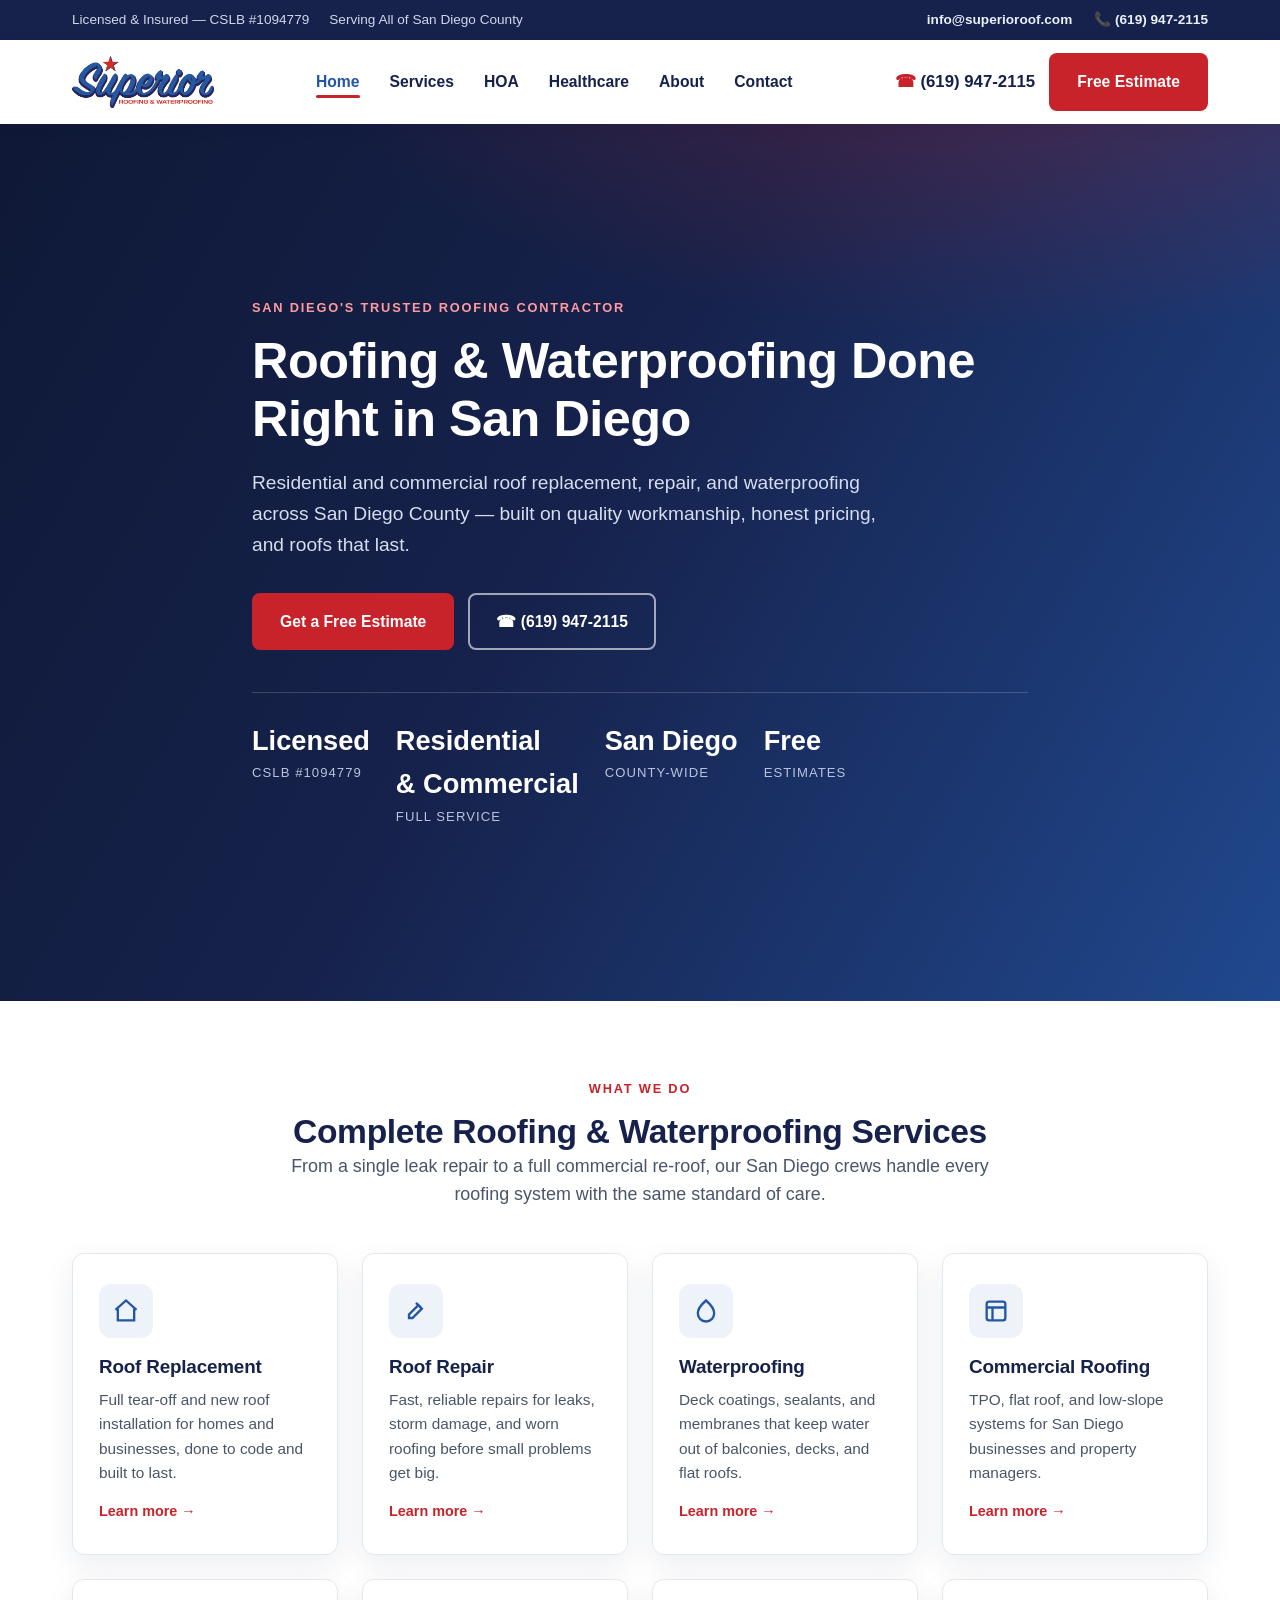
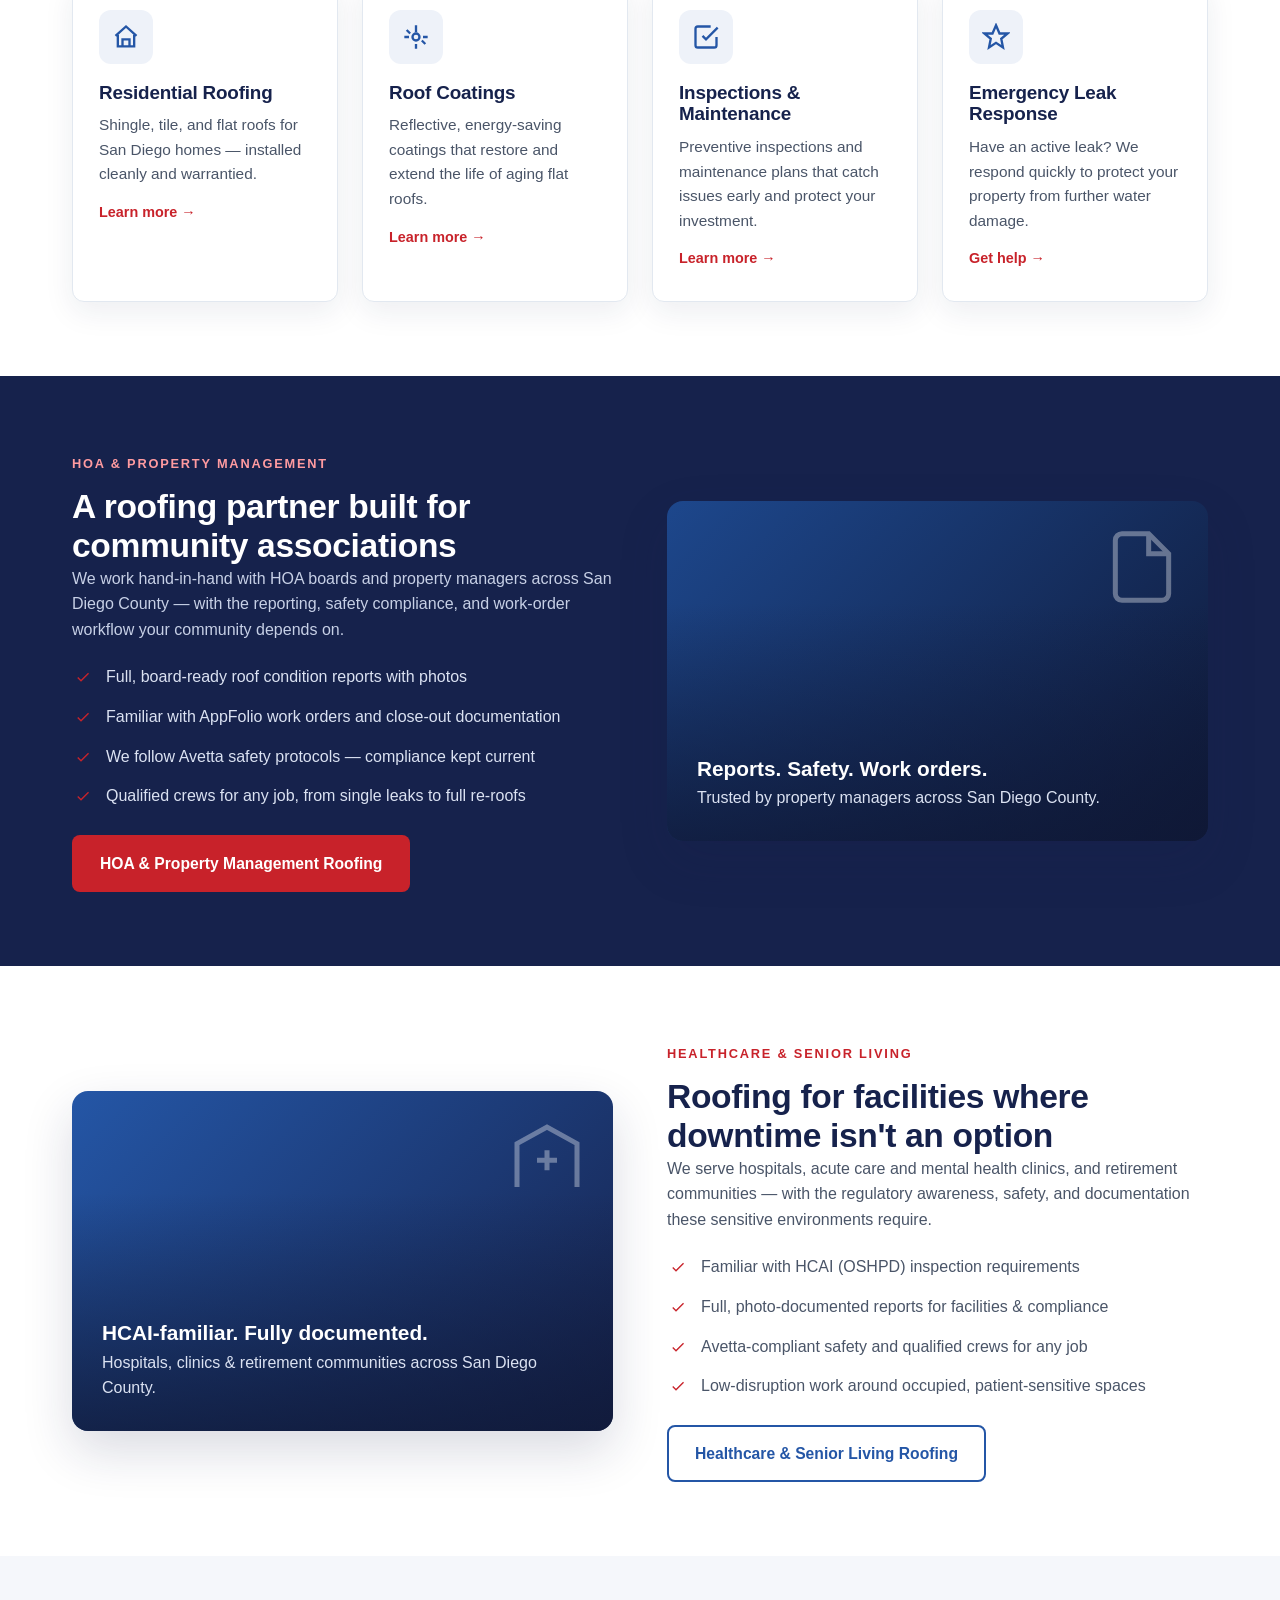
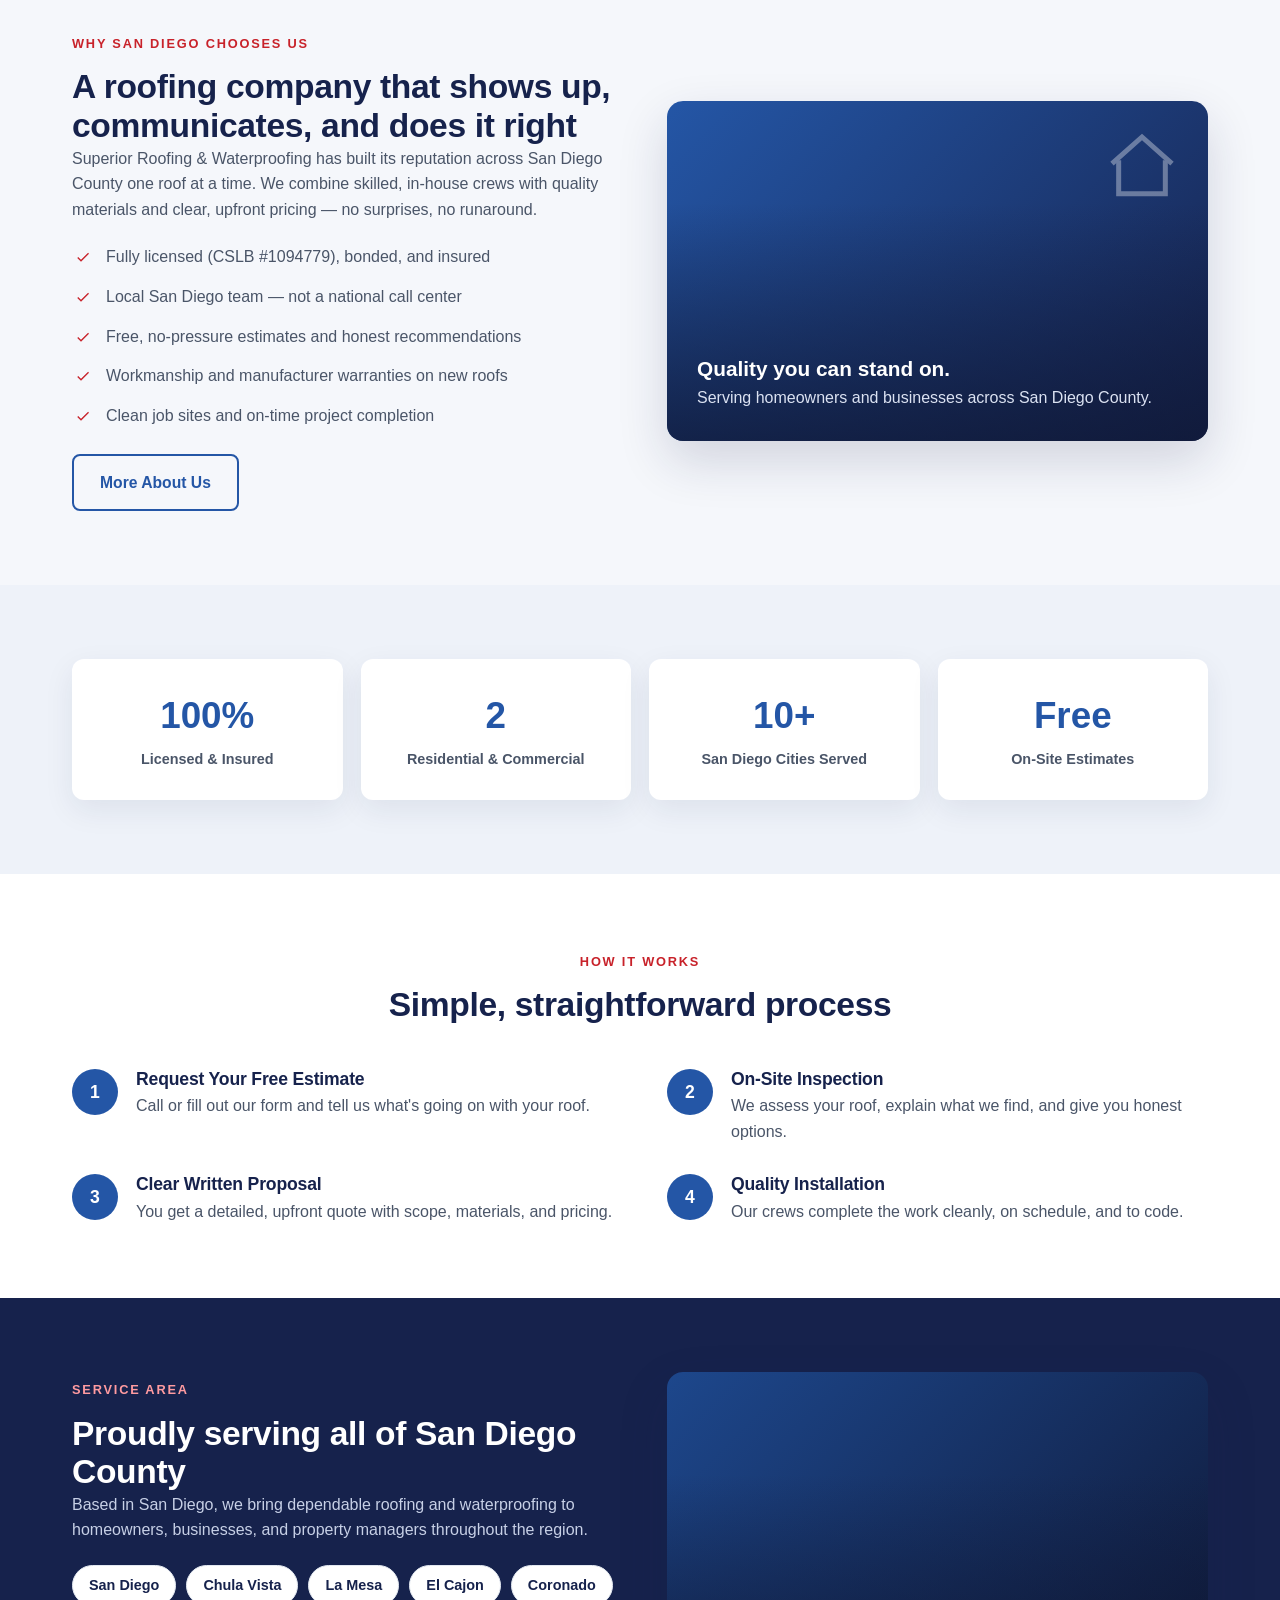
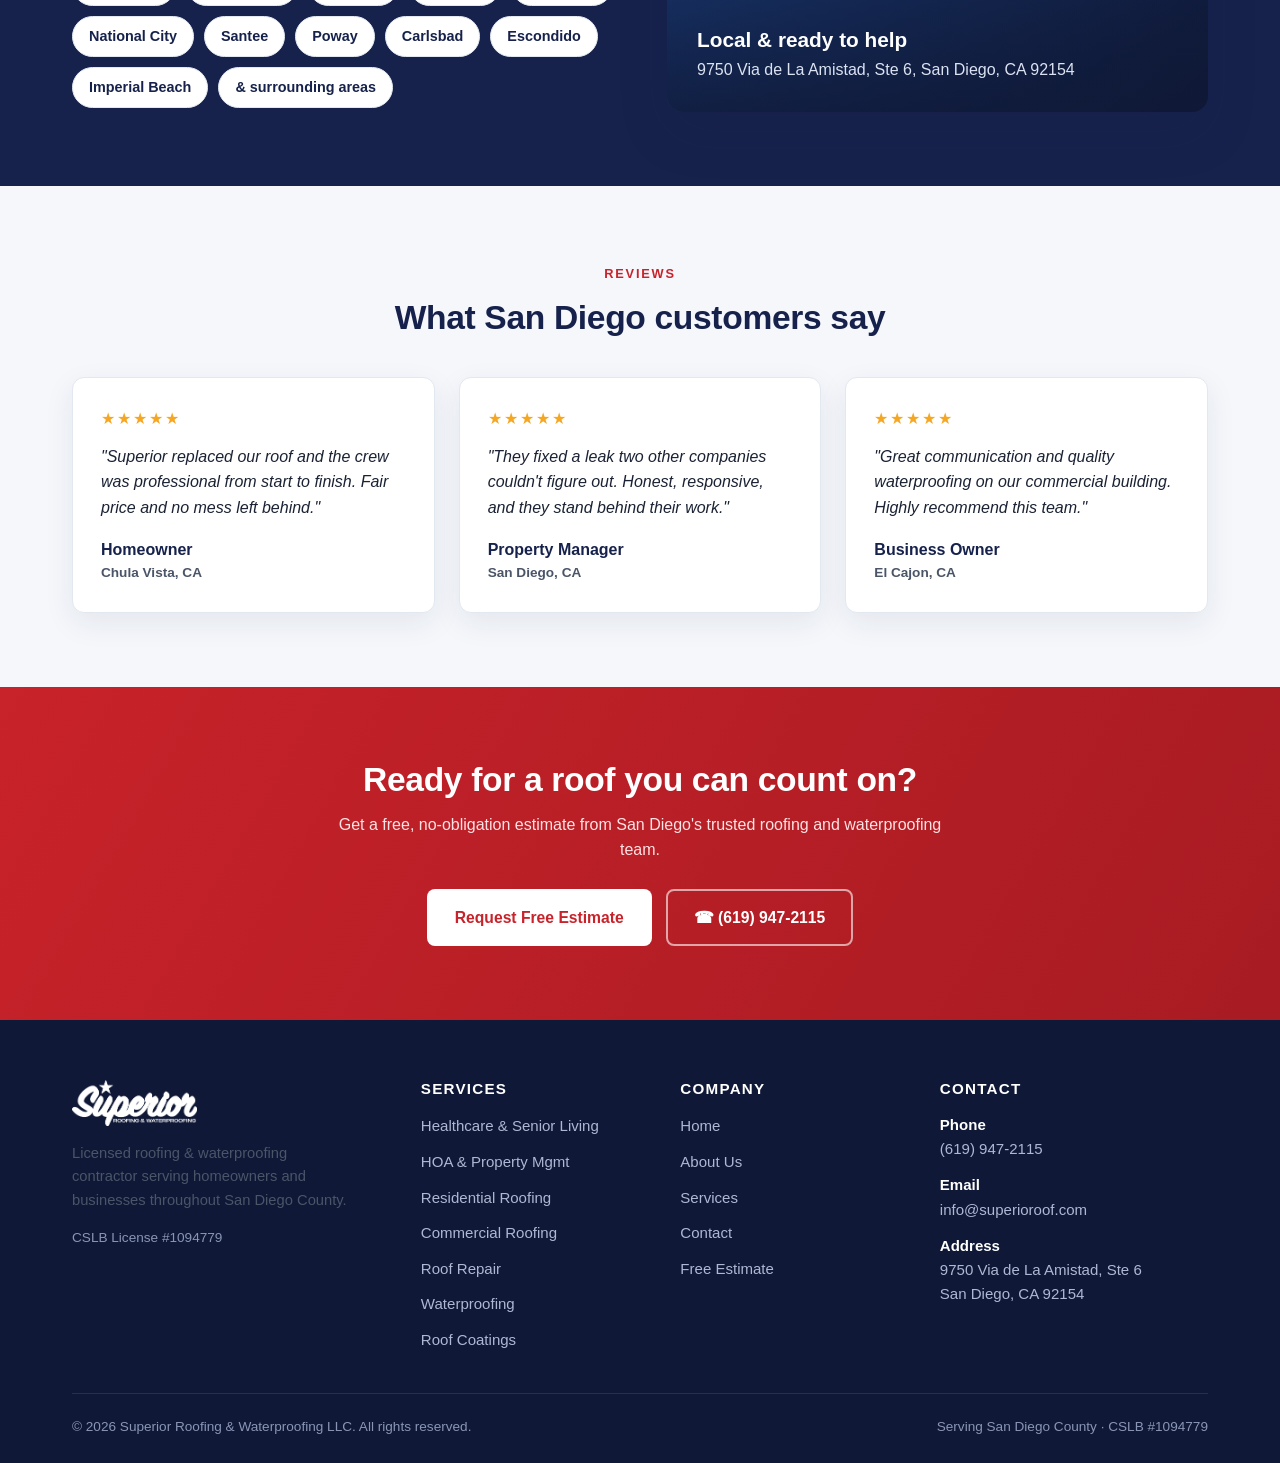
==== index.html @ efe2b423 "Add files via upload" ====
<!DOCTYPE html>
<html lang="en">
<head>
<meta charset="UTF-8">
<meta name="viewport" content="width=device-width, initial-scale=1">
<title>Superior Roofing &amp; Waterproofing | Roofing Contractor in San Diego, CA</title>
<meta name="description" content="Superior Roofing &amp; Waterproofing is a licensed San Diego roofing contractor (CSLB #1094779) for residential &amp; commercial roof replacement, repair, waterproofing and coatings across San Diego County. Free estimates — call (619) 947-2115.">
<meta name="keywords" content="roofing contractor San Diego, San Diego roofer, roof repair San Diego, roof replacement San Diego, commercial roofing San Diego, HOA roofing San Diego, property management roofing San Diego, hospital roofing San Diego, healthcare facility roofing, HCAI roofing contractor, retirement community roofing, waterproofing San Diego, flat roof San Diego, residential roofing San Diego County">
<meta name="robots" content="index, follow">
<meta name="geo.region" content="US-CA">
<meta name="geo.placename" content="San Diego, California">
<meta name="geo.position" content="32.5533;-117.0450">
<meta name="ICBM" content="32.5533, -117.0450">
<link rel="canonical" href="https://www.superioroof.com/">
<!-- Open Graph -->
<meta property="og:type" content="website">
<meta property="og:title" content="Superior Roofing &amp; Waterproofing | San Diego Roofing Contractor">
<meta property="og:description" content="Licensed San Diego roofing &amp; waterproofing contractor. Residential &amp; commercial roof replacement, repair, coatings. Free estimates: (619) 947-2115.">
<meta property="og:url" content="https://www.superioroof.com/">
<meta property="og:locale" content="en_US">
<meta name="twitter:card" content="summary">
<meta name="twitter:title" content="Superior Roofing &amp; Waterproofing | San Diego Roofing Contractor">
<meta name="twitter:description" content="Licensed San Diego roofing &amp; waterproofing contractor serving all of San Diego County.">
<link rel="preconnect" href="https://fonts.googleapis.com">
<link rel="stylesheet" href="styles.css">
<!-- Local Business structured data for Google local search -->
<script type="application/ld+json">
{
  "@context": "https://schema.org",
  "@type": "RoofingContractor",
  "@id": "https://www.superioroof.com/#business",
  "name": "Superior Roofing & Waterproofing LLC",
  "image": "https://www.superioroof.com/logo.png",
  "logo": "https://www.superioroof.com/logo.png",
  "url": "https://www.superioroof.com/",
  "telephone": "+1-619-947-2115",
  "email": "info@superioroof.com",
  "priceRange": "$$",
  "description": "Licensed roofing and waterproofing contractor serving San Diego County. Residential and commercial roof replacement, repair, maintenance, waterproofing and coatings.",
  "address": {
    "@type": "PostalAddress",
    "streetAddress": "9750 Via de La Amistad, Ste 6",
    "addressLocality": "San Diego",
    "addressRegion": "CA",
    "postalCode": "92154",
    "addressCountry": "US"
  },
  "geo": { "@type": "GeoCoordinates", "latitude": 32.5533, "longitude": -117.0450 },
  "areaServed": [
    {"@type":"City","name":"San Diego"},
    {"@type":"City","name":"Chula Vista"},
    {"@type":"City","name":"La Mesa"},
    {"@type":"City","name":"El Cajon"},
    {"@type":"City","name":"Coronado"},
    {"@type":"City","name":"National City"},
    {"@type":"City","name":"Santee"},
    {"@type":"City","name":"Poway"},
    {"@type":"City","name":"Carlsbad"},
    {"@type":"City","name":"Escondido"},
    {"@type":"AdministrativeArea","name":"San Diego County"}
  ],
  "openingHoursSpecification": [{
    "@type": "OpeningHoursSpecification",
    "dayOfWeek": ["Monday","Tuesday","Wednesday","Thursday","Friday"],
    "opens": "07:00", "closes": "17:00"
  }],
  "hasCredential": ["CSLB License #1094779", "Avetta-compliant safety program"],
  "knowsAbout": ["HOA roofing", "Property management roofing", "AppFolio work orders", "Healthcare facility roofing", "HCAI inspections", "Hospital roofing", "Retirement community roofing", "Commercial roofing", "Residential roofing", "Waterproofing"],
  "sameAs": []
}
</script>
</head>
<body>

<!-- Top bar -->
<div class="topbar">
  <div class="wrap">
    <div class="tb-left">
      <span>Licensed &amp; Insured — CSLB #1094779</span>
      <span>Serving All of San Diego County</span>
    </div>
    <div class="tb-right">
      <a href="mailto:info@superioroof.com">info@superioroof.com</a>
      <a href="tel:+16199472115">📞 (619) 947-2115</a>
    </div>
  </div>
</div>

<!-- Header -->
<header class="site-header">
  <div class="wrap nav">
    <a class="brand" href="index.html" aria-label="Superior Roofing and Waterproofing home">
      <img src="logo.png" alt="Superior Roofing & Waterproofing logo">
    </a>
    <nav aria-label="Main navigation">
      <ul class="nav-links">
        <li><a href="index.html" class="active">Home</a></li>
        <li><a href="services.html">Services</a></li>
        <li><a href="hoa.html">HOA</a></li>
        <li><a href="healthcare.html">Healthcare</a></li>
        <li><a href="about.html">About</a></li>
        <li><a href="contact.html">Contact</a></li>
      </ul>
    </nav>
    <div class="nav-cta">
      <span class="nav-phone"><span>☎</span> (619) 947-2115</span>
      <a href="contact.html" class="btn btn-red">Free Estimate</a>
      <button class="menu-toggle" aria-label="Toggle menu"><span></span><span></span><span></span></button>
    </div>
  </div>
</header>

<!-- Hero -->
<section class="hero">
  <div class="wrap">
    <span class="eyebrow" style="color:#ff9ba0">San Diego's Trusted Roofing Contractor</span>
    <h1>Roofing &amp; Waterproofing Done Right in San Diego</h1>
    <p>Residential and commercial roof replacement, repair, and waterproofing across San Diego County — built on quality workmanship, honest pricing, and roofs that last.</p>
    <div class="btns">
      <a href="contact.html" class="btn btn-red">Get a Free Estimate</a>
      <a href="tel:+16199472115" class="btn btn-ghost">☎ (619) 947-2115</a>
    </div>
    <div class="hero-badges">
      <div class="hero-badge"><b>Licensed</b><span>CSLB #1094779</span></div>
      <div class="hero-badge"><b>Residential<br>&amp; Commercial</b><span>Full Service</span></div>
      <div class="hero-badge"><b>San Diego</b><span>County-Wide</span></div>
      <div class="hero-badge"><b>Free</b><span>Estimates</span></div>
    </div>
  </div>
</section>

<!-- Services -->
<section>
  <div class="wrap center">
    <span class="eyebrow">What We Do</span>
    <h2>Complete Roofing &amp; Waterproofing Services</h2>
    <p class="lead">From a single leak repair to a full commercial re-roof, our San Diego crews handle every roofing system with the same standard of care.</p>
  </div>
  <div class="wrap" style="margin-top:44px">
    <div class="grid grid-4">
      <article class="card reveal">
        <div class="ic"><svg fill="none" stroke-width="2" viewBox="0 0 24 24"><path d="M3 11l9-8 9 8"/><path d="M5 10v10h14V10"/></svg></div>
        <h3>Roof Replacement</h3>
        <p>Full tear-off and new roof installation for homes and businesses, done to code and built to last.</p>
        <a class="more" href="services.html#replacement">Learn more →</a>
      </article>
      <article class="card reveal">
        <div class="ic"><svg fill="none" stroke-width="2" viewBox="0 0 24 24"><path d="M14 7l3 3-8 8H6v-3z"/><path d="M12 5l4 4"/></svg></div>
        <h3>Roof Repair</h3>
        <p>Fast, reliable repairs for leaks, storm damage, and worn roofing before small problems get big.</p>
        <a class="more" href="services.html#repair">Learn more →</a>
      </article>
      <article class="card reveal">
        <div class="ic"><svg fill="none" stroke-width="2" viewBox="0 0 24 24"><path d="M12 3s7 6 7 11a7 7 0 0 1-14 0c0-5 7-11 7-11z"/></svg></div>
        <h3>Waterproofing</h3>
        <p>Deck coatings, sealants, and membranes that keep water out of balconies, decks, and flat roofs.</p>
        <a class="more" href="services.html#waterproofing">Learn more →</a>
      </article>
      <article class="card reveal">
        <div class="ic"><svg fill="none" stroke-width="2" viewBox="0 0 24 24"><rect x="4" y="4" width="16" height="16" rx="2"/><path d="M4 9h16M9 9v11"/></svg></div>
        <h3>Commercial Roofing</h3>
        <p>TPO, flat roof, and low-slope systems for San Diego businesses and property managers.</p>
        <a class="more" href="services.html#commercial">Learn more →</a>
      </article>
      <article class="card reveal">
        <div class="ic"><svg fill="none" stroke-width="2" viewBox="0 0 24 24"><path d="M3 11l9-8 9 8"/><path d="M5 10v10h14V10"/><path d="M9 20v-6h6v6"/></svg></div>
        <h3>Residential Roofing</h3>
        <p>Shingle, tile, and flat roofs for San Diego homes — installed cleanly and warrantied.</p>
        <a class="more" href="services.html#residential">Learn more →</a>
      </article>
      <article class="card reveal">
        <div class="ic"><svg fill="none" stroke-width="2" viewBox="0 0 24 24"><path d="M12 2v6M12 22v-4M4 6l3 3M17 15l3 3M2 12h4M18 12h4"/><circle cx="12" cy="12" r="3"/></svg></div>
        <h3>Roof Coatings</h3>
        <p>Reflective, energy-saving coatings that restore and extend the life of aging flat roofs.</p>
        <a class="more" href="services.html#coatings">Learn more →</a>
      </article>
      <article class="card reveal">
        <div class="ic"><svg fill="none" stroke-width="2" viewBox="0 0 24 24"><path d="M9 11l3 3L22 4"/><path d="M21 12v7a2 2 0 0 1-2 2H5a2 2 0 0 1-2-2V5a2 2 0 0 1 2-2h11"/></svg></div>
        <h3>Inspections &amp; Maintenance</h3>
        <p>Preventive inspections and maintenance plans that catch issues early and protect your investment.</p>
        <a class="more" href="services.html#maintenance">Learn more →</a>
      </article>
      <article class="card reveal">
        <div class="ic"><svg fill="none" stroke-width="2" viewBox="0 0 24 24"><path d="M12 2l3 7h7l-5.5 4.5L18 21l-6-4-6 4 1.5-7.5L2 9h7z"/></svg></div>
        <h3>Emergency Leak Response</h3>
        <p>Have an active leak? We respond quickly to protect your property from further water damage.</p>
        <a class="more" href="contact.html">Get help →</a>
      </article>
    </div>
  </div>
</section>

<!-- HOA / Property Management highlight -->
<section class="navy-sec">
  <div class="wrap split">
    <div>
      <span class="eyebrow" style="color:#ff9ba0">HOA &amp; Property Management</span>
      <h2>A roofing partner built for community associations</h2>
      <p>We work hand-in-hand with HOA boards and property managers across San Diego County — with the reporting, safety compliance, and work-order workflow your community depends on.</p>
      <ul class="ticks">
        <li>Full, board-ready roof condition reports with photos</li>
        <li>Familiar with AppFolio work orders and close-out documentation</li>
        <li>We follow Avetta safety protocols — compliance kept current</li>
        <li>Qualified crews for any job, from single leaks to full re-roofs</li>
      </ul>
      <a href="hoa.html" class="btn btn-red" style="margin-top:26px">HOA &amp; Property Management Roofing</a>
    </div>
    <div class="media-box" style="background:linear-gradient(135deg,#1d478c,#0f1836)">
      <svg class="roofline" fill="none" stroke-width="1.5" viewBox="0 0 24 24"><path d="M14 2H6a2 2 0 0 0-2 2v16a2 2 0 0 0 2 2h12a2 2 0 0 0 2-2V8z"/><path d="M14 2v6h6"/></svg>
      <div class="mb-inner">
        <b>Reports. Safety. Work orders.</b>
        <span style="color:#dbe2f2">Trusted by property managers across San Diego County.</span>
      </div>
    </div>
  </div>
</section>

<!-- Healthcare & Senior Living highlight -->
<section>
  <div class="wrap split">
    <div class="media-box">
      <svg class="roofline" fill="none" stroke-width="1.5" viewBox="0 0 24 24"><path d="M3 21V8l9-5 9 5v13"/><path d="M12 10v6M9 13h6"/></svg>
      <div class="mb-inner">
        <b>HCAI-familiar. Fully documented.</b>
        <span style="color:#dbe2f2">Hospitals, clinics &amp; retirement communities across San Diego County.</span>
      </div>
    </div>
    <div>
      <span class="eyebrow">Healthcare &amp; Senior Living</span>
      <h2>Roofing for facilities where downtime isn't an option</h2>
      <p>We serve hospitals, acute care and mental health clinics, and retirement communities — with the regulatory awareness, safety, and documentation these sensitive environments require.</p>
      <ul class="ticks">
        <li>Familiar with HCAI (OSHPD) inspection requirements</li>
        <li>Full, photo-documented reports for facilities &amp; compliance</li>
        <li>Avetta-compliant safety and qualified crews for any job</li>
        <li>Low-disruption work around occupied, patient-sensitive spaces</li>
      </ul>
      <a href="healthcare.html" class="btn btn-outline" style="margin-top:26px">Healthcare &amp; Senior Living Roofing</a>
    </div>
  </div>
</section>

<!-- Why choose us -->
<section class="soft">
  <div class="wrap split">
    <div>
      <span class="eyebrow">Why San Diego Chooses Us</span>
      <h2>A roofing company that shows up, communicates, and does it right</h2>
      <p>Superior Roofing &amp; Waterproofing has built its reputation across San Diego County one roof at a time. We combine skilled, in-house crews with quality materials and clear, upfront pricing — no surprises, no runaround.</p>
      <ul class="ticks">
        <li>Fully licensed (CSLB #1094779), bonded, and insured</li>
        <li>Local San Diego team — not a national call center</li>
        <li>Free, no-pressure estimates and honest recommendations</li>
        <li>Workmanship and manufacturer warranties on new roofs</li>
        <li>Clean job sites and on-time project completion</li>
      </ul>
      <a href="about.html" class="btn btn-outline" style="margin-top:26px">More About Us</a>
    </div>
    <div class="media-box">
      <svg class="roofline" fill="none" stroke-width="1.5" viewBox="0 0 24 24"><path d="M3 11l9-8 9 8"/><path d="M5 10v10h14V10"/></svg>
      <div class="mb-inner">
        <b>Quality you can stand on.</b>
        <span style="color:#dbe2f2">Serving homeowners and businesses across San Diego County.</span>
      </div>
    </div>
  </div>
</section>

<!-- Stats -->
<section class="stats">
  <div class="wrap">
    <div class="grid grid-4">
      <div class="stat reveal"><b>100%</b><span>Licensed &amp; Insured</span></div>
      <div class="stat reveal"><b>2</b><span>Residential &amp; Commercial</span></div>
      <div class="stat reveal"><b>10+</b><span>San Diego Cities Served</span></div>
      <div class="stat reveal"><b>Free</b><span>On-Site Estimates</span></div>
    </div>
  </div>
</section>

<!-- Process -->
<section>
  <div class="wrap center" style="margin-bottom:44px">
    <span class="eyebrow">How It Works</span>
    <h2>Simple, straightforward process</h2>
  </div>
  <div class="wrap steps grid-2" style="display:grid;grid-template-columns:1fr 1fr;gap:30px 54px">
    <div class="step"><div class="n"></div><div><h4>Request Your Free Estimate</h4><p>Call or fill out our form and tell us what's going on with your roof.</p></div></div>
    <div class="step"><div class="n"></div><div><h4>On-Site Inspection</h4><p>We assess your roof, explain what we find, and give you honest options.</p></div></div>
    <div class="step"><div class="n"></div><div><h4>Clear Written Proposal</h4><p>You get a detailed, upfront quote with scope, materials, and pricing.</p></div></div>
    <div class="step"><div class="n"></div><div><h4>Quality Installation</h4><p>Our crews complete the work cleanly, on schedule, and to code.</p></div></div>
  </div>
</section>

<!-- Service area -->
<section class="navy-sec">
  <div class="wrap split">
    <div>
      <span class="eyebrow" style="color:#ff9ba0">Service Area</span>
      <h2>Proudly serving all of San Diego County</h2>
      <p>Based in San Diego, we bring dependable roofing and waterproofing to homeowners, businesses, and property managers throughout the region.</p>
      <div class="chips">
        <span class="chip">San Diego</span>
        <span class="chip">Chula Vista</span>
        <span class="chip">La Mesa</span>
        <span class="chip">El Cajon</span>
        <span class="chip">Coronado</span>
        <span class="chip">National City</span>
        <span class="chip">Santee</span>
        <span class="chip">Poway</span>
        <span class="chip">Carlsbad</span>
        <span class="chip">Escondido</span>
        <span class="chip">Imperial Beach</span>
        <span class="chip">&amp; surrounding areas</span>
      </div>
    </div>
    <div class="media-box" style="background:linear-gradient(135deg,#1d478c,#0f1836)">
      <div class="mb-inner">
        <b>Local &amp; ready to help</b>
        <span style="color:#dbe2f2">9750 Via de La Amistad, Ste 6, San Diego, CA 92154</span>
      </div>
    </div>
  </div>
</section>

<!-- Testimonials -->
<section class="soft">
  <div class="wrap center" style="margin-bottom:40px">
    <span class="eyebrow">Reviews</span>
    <h2>What San Diego customers say</h2>
  </div>
  <div class="wrap grid grid-3">
    <div class="quote reveal"><div class="stars">★★★★★</div><p>"Superior replaced our roof and the crew was professional from start to finish. Fair price and no mess left behind."</p><div class="who">Homeowner<span>Chula Vista, CA</span></div></div>
    <div class="quote reveal"><div class="stars">★★★★★</div><p>"They fixed a leak two other companies couldn't figure out. Honest, responsive, and they stand behind their work."</p><div class="who">Property Manager<span>San Diego, CA</span></div></div>
    <div class="quote reveal"><div class="stars">★★★★★</div><p>"Great communication and quality waterproofing on our commercial building. Highly recommend this team."</p><div class="who">Business Owner<span>El Cajon, CA</span></div></div>
  </div>
</section>

<!-- CTA -->
<section class="cta-band">
  <div class="wrap">
    <h2>Ready for a roof you can count on?</h2>
    <p>Get a free, no-obligation estimate from San Diego's trusted roofing and waterproofing team.</p>
    <div class="btns">
      <a href="contact.html" class="btn btn-blue" style="background:#fff;color:var(--red)">Request Free Estimate</a>
      <a href="tel:+16199472115" class="btn btn-ghost">☎ (619) 947-2115</a>
    </div>
  </div>
</section>

<!-- Footer -->
<footer class="site-footer">
  <div class="wrap">
    <div class="footer-grid">
      <div class="brand-f">
        <img src="logo.png" alt="Superior Roofing & Waterproofing">
        <p class="ft-desc">Licensed roofing &amp; waterproofing contractor serving homeowners and businesses throughout San Diego County.</p>
        <p style="margin-top:14px;color:#8a95b6;font-size:.85rem">CSLB License #1094779</p>
      </div>
      <div>
        <h4>Services</h4>
        <ul>
          <li><a href="healthcare.html">Healthcare &amp; Senior Living</a></li>
          <li><a href="hoa.html">HOA &amp; Property Mgmt</a></li>
          <li><a href="services.html#residential">Residential Roofing</a></li>
          <li><a href="services.html#commercial">Commercial Roofing</a></li>
          <li><a href="services.html#repair">Roof Repair</a></li>
          <li><a href="services.html#waterproofing">Waterproofing</a></li>
          <li><a href="services.html#coatings">Roof Coatings</a></li>
        </ul>
      </div>
      <div>
        <h4>Company</h4>
        <ul>
          <li><a href="index.html">Home</a></li>
          <li><a href="about.html">About Us</a></li>
          <li><a href="services.html">Services</a></li>
          <li><a href="contact.html">Contact</a></li>
          <li><a href="contact.html">Free Estimate</a></li>
        </ul>
      </div>
      <div>
        <h4>Contact</h4>
        <div class="ft-contact">
          <div><b>Phone</b><br><a href="tel:+16199472115">(619) 947-2115</a></div>
          <div><b>Email</b><br><a href="mailto:info@superioroof.com">info@superioroof.com</a></div>
          <div><b>Address</b><br>9750 Via de La Amistad, Ste 6<br>San Diego, CA 92154</div>
        </div>
      </div>
    </div>
    <div class="footer-bottom">
      <span>© <span id="year">2026</span> Superior Roofing &amp; Waterproofing LLC. All rights reserved.</span>
      <span>Serving San Diego County · CSLB #1094779</span>
    </div>
  </div>
</footer>

<script src="main.js"></script>
</body>
</html>
---- styles.css ----
/* Superior Roofing & Waterproofing — shared styles */
:root{
  --blue:#2456A6;
  --blue-dark:#1d478c;
  --navy:#16224C;
  --navy-2:#0f1836;
  --red:#C8222A;
  --red-dark:#a81b22;
  --ink:#1a2233;
  --slate:#4a5568;
  --line:#e2e8f0;
  --bg:#ffffff;
  --bg-soft:#f5f7fb;
  --bg-soft-2:#eef2f9;
  --white:#ffffff;
  --radius:12px;
  --shadow:0 10px 30px rgba(22,34,76,.08);
  --shadow-lg:0 20px 50px rgba(22,34,76,.16);
  --wrap:1180px;
}

*{box-sizing:border-box;margin:0;padding:0}
html{scroll-behavior:smooth}
body{
  font-family:"Segoe UI",Roboto,Helvetica,Arial,sans-serif;
  color:var(--ink);
  background:var(--bg);
  line-height:1.6;
  -webkit-font-smoothing:antialiased;
}
img{max-width:100%;display:block}
a{color:inherit;text-decoration:none}
.wrap{max-width:var(--wrap);margin:0 auto;padding:0 22px}
section{padding:74px 0}
h1,h2,h3,h4{line-height:1.15;color:var(--navy);font-weight:800;letter-spacing:-.01em}
h2{font-size:2.1rem}
h3{font-size:1.3rem}
p{color:var(--slate)}
.eyebrow{
  display:inline-block;font-size:.8rem;font-weight:800;letter-spacing:.14em;
  text-transform:uppercase;color:var(--red);margin-bottom:14px;
}
.center{text-align:center}
.lead{font-size:1.12rem;max-width:720px;margin:0 auto}

/* Buttons */
.btn{
  display:inline-flex;align-items:center;gap:.5rem;
  font-weight:700;font-size:.98rem;padding:14px 26px;border-radius:8px;
  cursor:pointer;border:2px solid transparent;transition:.18s ease;white-space:nowrap;
}
.btn-red{background:var(--red);color:#fff}
.btn-red:hover{background:var(--red-dark);transform:translateY(-2px)}
.btn-blue{background:var(--blue);color:#fff}
.btn-blue:hover{background:var(--blue-dark);transform:translateY(-2px)}
.btn-ghost{background:transparent;color:#fff;border-color:rgba(255,255,255,.6)}
.btn-ghost:hover{background:#fff;color:var(--navy);border-color:#fff}
.btn-outline{background:transparent;color:var(--blue);border-color:var(--blue)}
.btn-outline:hover{background:var(--blue);color:#fff}

/* Top utility bar */
.topbar{background:var(--navy);color:#cfd7ea;font-size:.85rem}
.topbar .wrap{display:flex;justify-content:space-between;align-items:center;height:40px}
.topbar a{color:#eaf0fb;font-weight:600}
.topbar .tb-right{display:flex;gap:22px;align-items:center}
.topbar .tb-left{display:flex;gap:20px;align-items:center}
@media(max-width:780px){.topbar .tb-left{display:none}}

/* Header / nav */
.site-header{position:sticky;top:0;z-index:50;background:#fff;box-shadow:0 2px 14px rgba(22,34,76,.07)}
.nav{display:flex;align-items:center;justify-content:space-between;height:84px}
.brand img{height:52px;width:auto}
.nav-links{display:flex;align-items:center;gap:30px;list-style:none}
.nav-links a{font-weight:700;color:var(--navy);font-size:.98rem;position:relative;padding:6px 0}
.nav-links a:hover{color:var(--blue)}
.nav-links a.active{color:var(--blue)}
.nav-links a.active::after{content:"";position:absolute;left:0;bottom:-2px;width:100%;height:3px;background:var(--red);border-radius:2px}
.nav-cta{display:flex;align-items:center;gap:14px}
.nav-phone{font-weight:800;color:var(--navy);font-size:1.05rem;white-space:nowrap}
.nav-phone span{color:var(--red)}
.menu-toggle{display:none;background:none;border:0;cursor:pointer;flex-direction:column;gap:5px;padding:8px}
.menu-toggle span{width:26px;height:3px;background:var(--navy);border-radius:2px}
@media(max-width:960px){
  .nav-links{position:fixed;inset:124px 0 auto 0;flex-direction:column;background:#fff;
    padding:20px 22px;gap:6px;box-shadow:var(--shadow);transform:translateY(-140%);
    transition:transform .28s ease;align-items:stretch}
  .nav-links.open{transform:translateY(0)}
  .nav-links a{padding:12px 4px;border-bottom:1px solid var(--line)}
  .menu-toggle{display:flex}
  .nav-cta .btn{display:none}
}

/* Hero */
.hero{position:relative;color:#fff;overflow:hidden;
  background:linear-gradient(120deg,var(--navy-2) 0%,var(--navy) 45%,var(--blue) 120%)}
.hero::after{content:"";position:absolute;inset:0;
  background:radial-gradient(1200px 500px at 80% -10%,rgba(200,34,42,.28),transparent 60%);pointer-events:none}
.hero .wrap{position:relative;z-index:2;padding-top:96px;padding-bottom:100px;max-width:820px}
.hero h1{color:#fff;font-size:3.15rem;margin-bottom:20px}
.hero p{color:#d6ddf0;font-size:1.2rem;max-width:640px;margin-bottom:32px}
.hero .btns{display:flex;gap:14px;flex-wrap:wrap}
.hero-badges{display:flex;gap:26px;flex-wrap:wrap;margin-top:42px;padding-top:26px;border-top:1px solid rgba(255,255,255,.18)}
.hero-badge{display:flex;flex-direction:column}
.hero-badge b{font-size:1.7rem;color:#fff;font-weight:800}
.hero-badge span{font-size:.82rem;color:#b9c3de;text-transform:uppercase;letter-spacing:.08em}
@media(max-width:640px){.hero h1{font-size:2.25rem}.hero p{font-size:1.05rem}}

/* Page banner (interior pages) */
.page-banner{background:linear-gradient(120deg,var(--navy-2),var(--navy) 70%,var(--blue));color:#fff;padding:66px 0}
.page-banner h1{color:#fff;font-size:2.6rem;margin-bottom:10px}
.page-banner p{color:#cdd6ec;max-width:640px}
.crumbs{font-size:.85rem;color:#9fabce;margin-bottom:14px}
.crumbs a{color:#cdd6ec}

/* Services grid */
.grid{display:grid;gap:24px}
.grid-3{grid-template-columns:repeat(3,1fr)}
.grid-4{grid-template-columns:repeat(4,1fr)}
.grid-2{grid-template-columns:repeat(2,1fr)}
@media(max-width:900px){.grid-3,.grid-4{grid-template-columns:repeat(2,1fr)}}
@media(max-width:600px){.grid-3,.grid-4,.grid-2{grid-template-columns:1fr}}

.card{background:#fff;border:1px solid var(--line);border-radius:var(--radius);padding:30px 26px;
  transition:.2s ease;box-shadow:var(--shadow)}
.card:hover{transform:translateY(-6px);box-shadow:var(--shadow-lg);border-color:#c9d6ef}
.card .ic{width:54px;height:54px;border-radius:12px;display:flex;align-items:center;justify-content:center;
  background:var(--bg-soft-2);margin-bottom:18px}
.card .ic svg{width:28px;height:28px;stroke:var(--blue)}
.card h3{margin-bottom:10px;font-size:1.18rem}
.card p{font-size:.96rem}
.card .more{display:inline-block;margin-top:14px;color:var(--red);font-weight:700;font-size:.9rem}

/* Feature / split sections */
.split{display:grid;grid-template-columns:1fr 1fr;gap:54px;align-items:center}
@media(max-width:860px){.split{grid-template-columns:1fr;gap:34px}}
.soft{background:var(--bg-soft)}
.navy-sec{background:var(--navy);color:#fff}
.navy-sec h2,.navy-sec h3{color:#fff}
.navy-sec p{color:#c7d0e6}

.ticks{list-style:none;margin-top:22px;display:grid;gap:14px}
.ticks li{display:flex;gap:12px;align-items:flex-start;color:var(--slate);font-weight:500}
.navy-sec .ticks li{color:#dbe2f2}
.ticks li::before{content:"";flex:0 0 22px;height:22px;margin-top:2px;border-radius:50%;
  background:var(--red);
  -webkit-mask:url("data:image/svg+xml;utf8,<svg xmlns='http://www.w3.org/2000/svg' viewBox='0 0 24 24'><path fill='white' d='M9 16.2 4.8 12l-1.4 1.4L9 19 21 7l-1.4-1.4z'/></svg>") center/16px no-repeat;
  mask:url("data:image/svg+xml;utf8,<svg xmlns='http://www.w3.org/2000/svg' viewBox='0 0 24 24'><path fill='white' d='M9 16.2 4.8 12l-1.4 1.4L9 19 21 7l-1.4-1.4z'/></svg>") center/16px no-repeat;}

.media-box{border-radius:16px;overflow:hidden;box-shadow:var(--shadow-lg);
  background:linear-gradient(135deg,var(--blue),var(--navy));min-height:340px;position:relative;color:#fff}
.media-box .mb-inner{position:absolute;inset:0;display:flex;flex-direction:column;justify-content:flex-end;
  padding:30px;background:linear-gradient(0deg,rgba(15,24,54,.75),transparent 70%)}
.media-box .mb-inner b{font-size:1.3rem}
.media-box svg.roofline{position:absolute;top:26px;right:26px;width:80px;height:80px;opacity:.35;stroke:#fff}

/* Stats band */
.stats{background:var(--bg-soft-2)}
.stats .grid-4{gap:18px}
.stat{background:#fff;border-radius:var(--radius);padding:28px 22px;text-align:center;box-shadow:var(--shadow)}
.stat b{display:block;font-size:2.3rem;color:var(--blue);font-weight:800}
.stat span{font-size:.9rem;color:var(--slate);font-weight:600}

/* CTA band */
.cta-band{background:linear-gradient(120deg,var(--red),var(--red-dark));color:#fff;text-align:center}
.cta-band h2{color:#fff}
.cta-band p{color:#ffe2e3;max-width:620px;margin:12px auto 26px}
.cta-band .btns{display:flex;gap:14px;justify-content:center;flex-wrap:wrap}

/* Service area chips */
.chips{display:flex;flex-wrap:wrap;gap:10px;margin-top:22px}
.chip{background:#fff;border:1px solid var(--line);border-radius:40px;padding:8px 16px;
  font-size:.9rem;font-weight:600;color:var(--navy)}

/* Steps */
.steps{counter-reset:step;display:grid;gap:22px}
.step{display:flex;gap:18px;align-items:flex-start}
.step .n{counter-increment:step;flex:0 0 46px;height:46px;border-radius:50%;background:var(--blue);color:#fff;
  display:flex;align-items:center;justify-content:center;font-weight:800;font-size:1.1rem}
.step .n::before{content:counter(step)}
.step h4{color:var(--navy);margin-bottom:4px;font-size:1.1rem}

/* Testimonials */
.quote{background:#fff;border:1px solid var(--line);border-radius:var(--radius);padding:28px;box-shadow:var(--shadow)}
.quote .stars{color:#f5a623;font-size:1rem;letter-spacing:2px;margin-bottom:12px}
.quote p{color:var(--ink);font-style:italic}
.quote .who{margin-top:16px;font-weight:800;color:var(--navy);font-style:normal}
.quote .who span{display:block;font-weight:600;color:var(--slate);font-size:.85rem}

/* Detailed service block */
.svc-block{display:grid;grid-template-columns:1fr 1fr;gap:44px;align-items:center;padding:34px 0}
.svc-block:nth-child(even) .svc-media{order:2}
@media(max-width:860px){.svc-block{grid-template-columns:1fr;gap:24px}.svc-block:nth-child(even) .svc-media{order:0}}
.svc-media{border-radius:16px;min-height:300px;background:linear-gradient(135deg,var(--blue),var(--navy));
  box-shadow:var(--shadow);display:flex;align-items:center;justify-content:center}
.svc-media svg{width:96px;height:96px;stroke:rgba(255,255,255,.85)}
.svc-block h3{font-size:1.6rem;margin-bottom:12px}
.divider{height:1px;background:var(--line);margin:0}

/* Contact */
.contact-grid{display:grid;grid-template-columns:1.1fr .9fr;gap:44px}
@media(max-width:860px){.contact-grid{grid-template-columns:1fr}}
.field{margin-bottom:16px}
.field label{display:block;font-weight:700;color:var(--navy);font-size:.9rem;margin-bottom:6px}
.field input,.field select,.field textarea{
  width:100%;padding:12px 14px;border:1px solid var(--line);border-radius:8px;font-size:1rem;
  font-family:inherit;background:#fff;color:var(--ink)}
.field input:focus,.field select:focus,.field textarea:focus{outline:none;border-color:var(--blue);
  box-shadow:0 0 0 3px rgba(36,86,166,.15)}
.field textarea{min-height:130px;resize:vertical}
.info-card{background:var(--navy);color:#fff;border-radius:var(--radius);padding:32px}
.info-card h3{color:#fff;margin-bottom:20px}
.info-row{display:flex;gap:14px;align-items:flex-start;margin-bottom:20px}
.info-row .ic{flex:0 0 42px;height:42px;border-radius:10px;background:rgba(255,255,255,.1);
  display:flex;align-items:center;justify-content:center}
.info-row .ic svg{width:20px;height:20px;stroke:#fff}
.info-row b{display:block;color:#fff;font-size:.95rem}
.info-row span,.info-row a{color:#c7d0e6;font-size:.95rem}
.info-row a:hover{color:#fff}
.form-note{font-size:.82rem;color:var(--slate);margin-top:6px}
.success{background:#e8f6ec;border:1px solid #b6e0c2;color:#1f7a3d;padding:14px 16px;border-radius:8px;
  font-weight:600;margin-top:14px;display:none}

/* Footer */
.site-footer{background:var(--navy-2);color:#aeb8d4;padding:60px 0 26px}
.footer-grid{display:grid;grid-template-columns:1.4fr 1fr 1fr 1.2fr;gap:36px}
@media(max-width:860px){.footer-grid{grid-template-columns:1fr 1fr}}
@media(max-width:520px){.footer-grid{grid-template-columns:1fr}}
.site-footer .brand-f img{height:46px;margin-bottom:16px;filter:brightness(0) invert(1)}
.site-footer h4{color:#fff;font-size:.95rem;text-transform:uppercase;letter-spacing:.08em;margin-bottom:16px}
.site-footer ul{list-style:none;display:grid;gap:10px}
.site-footer a{color:#aeb8d4;font-size:.94rem}
.site-footer a:hover{color:#fff}
.site-footer .ft-desc{font-size:.92rem;max-width:280px}
.ft-contact{display:grid;gap:12px;font-size:.94rem}
.ft-contact b{color:#fff}
.footer-bottom{border-top:1px solid rgba(255,255,255,.1);margin-top:40px;padding-top:22px;
  display:flex;justify-content:space-between;gap:16px;flex-wrap:wrap;font-size:.85rem;color:#8a95b6}
.footer-bottom a{color:#8a95b6}

.reveal{opacity:0;transform:translateY(24px);transition:.6s ease}
.reveal.in{opacity:1;transform:none}
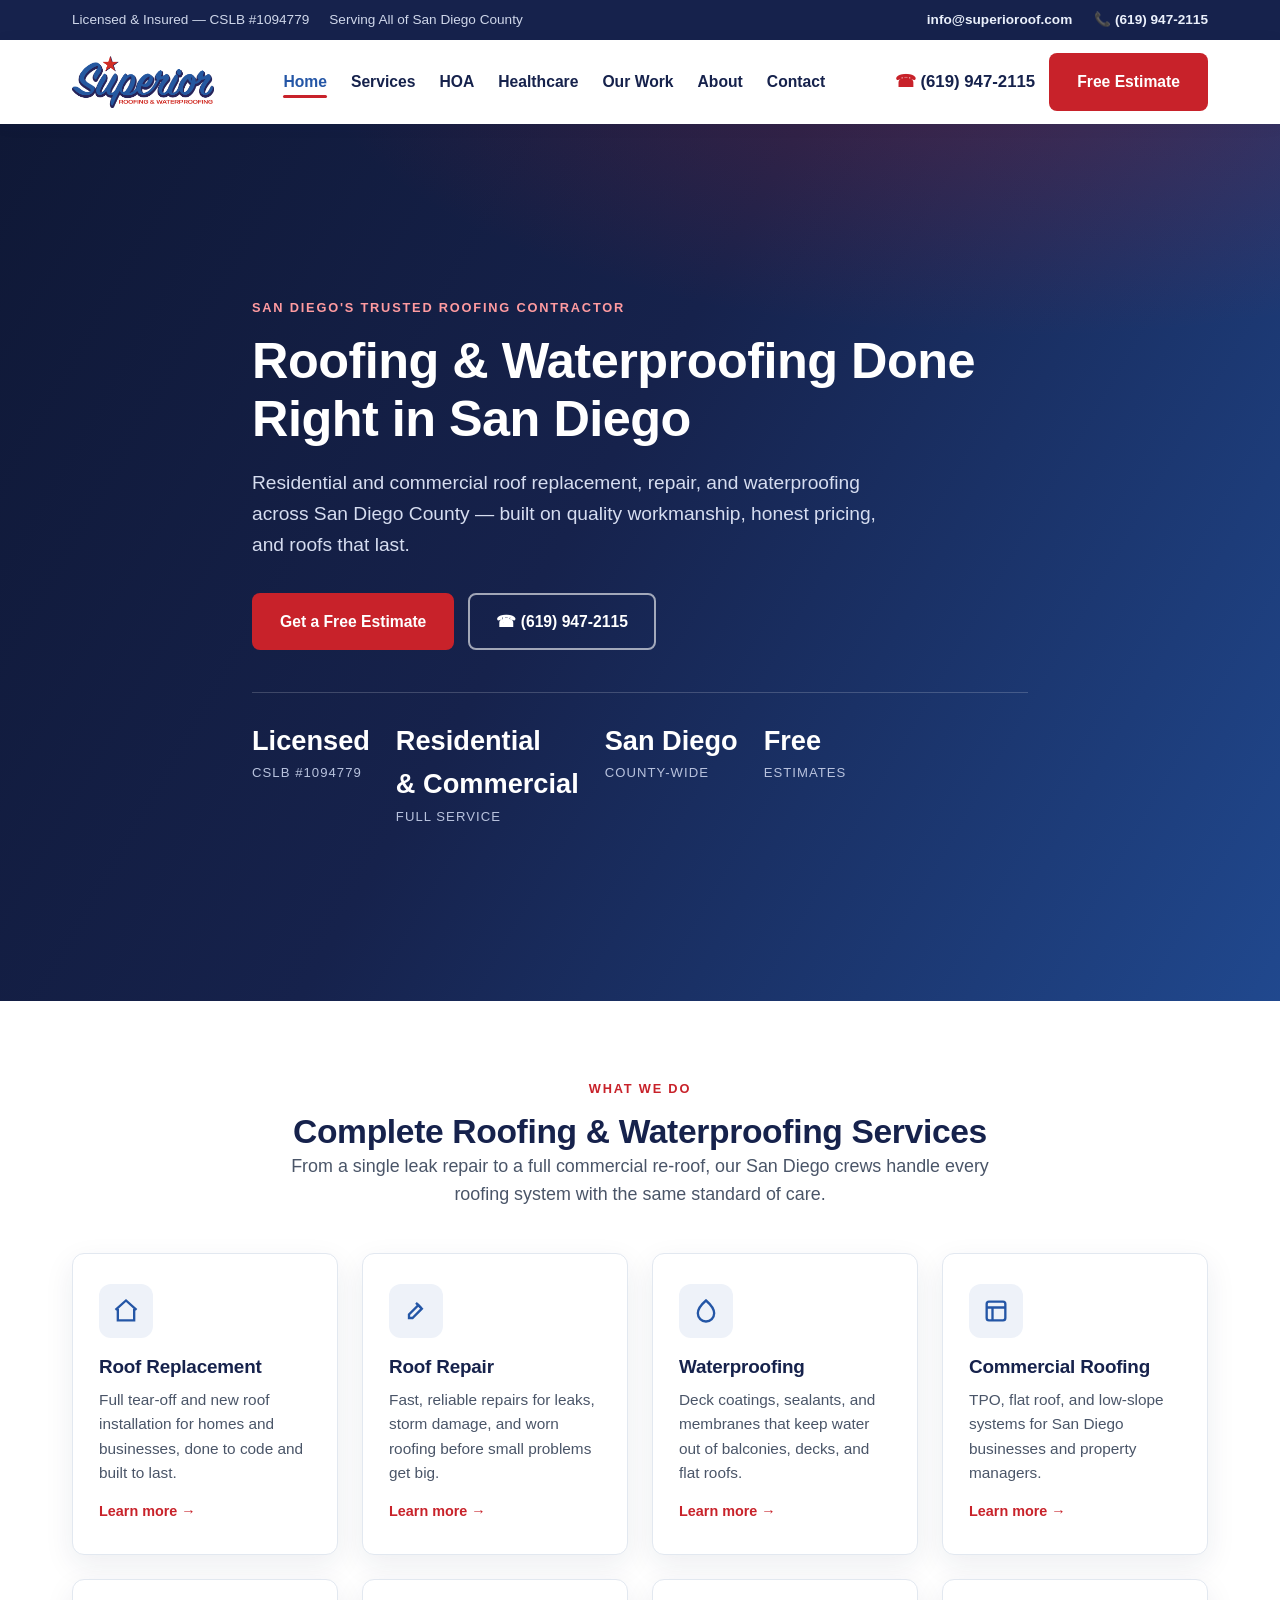
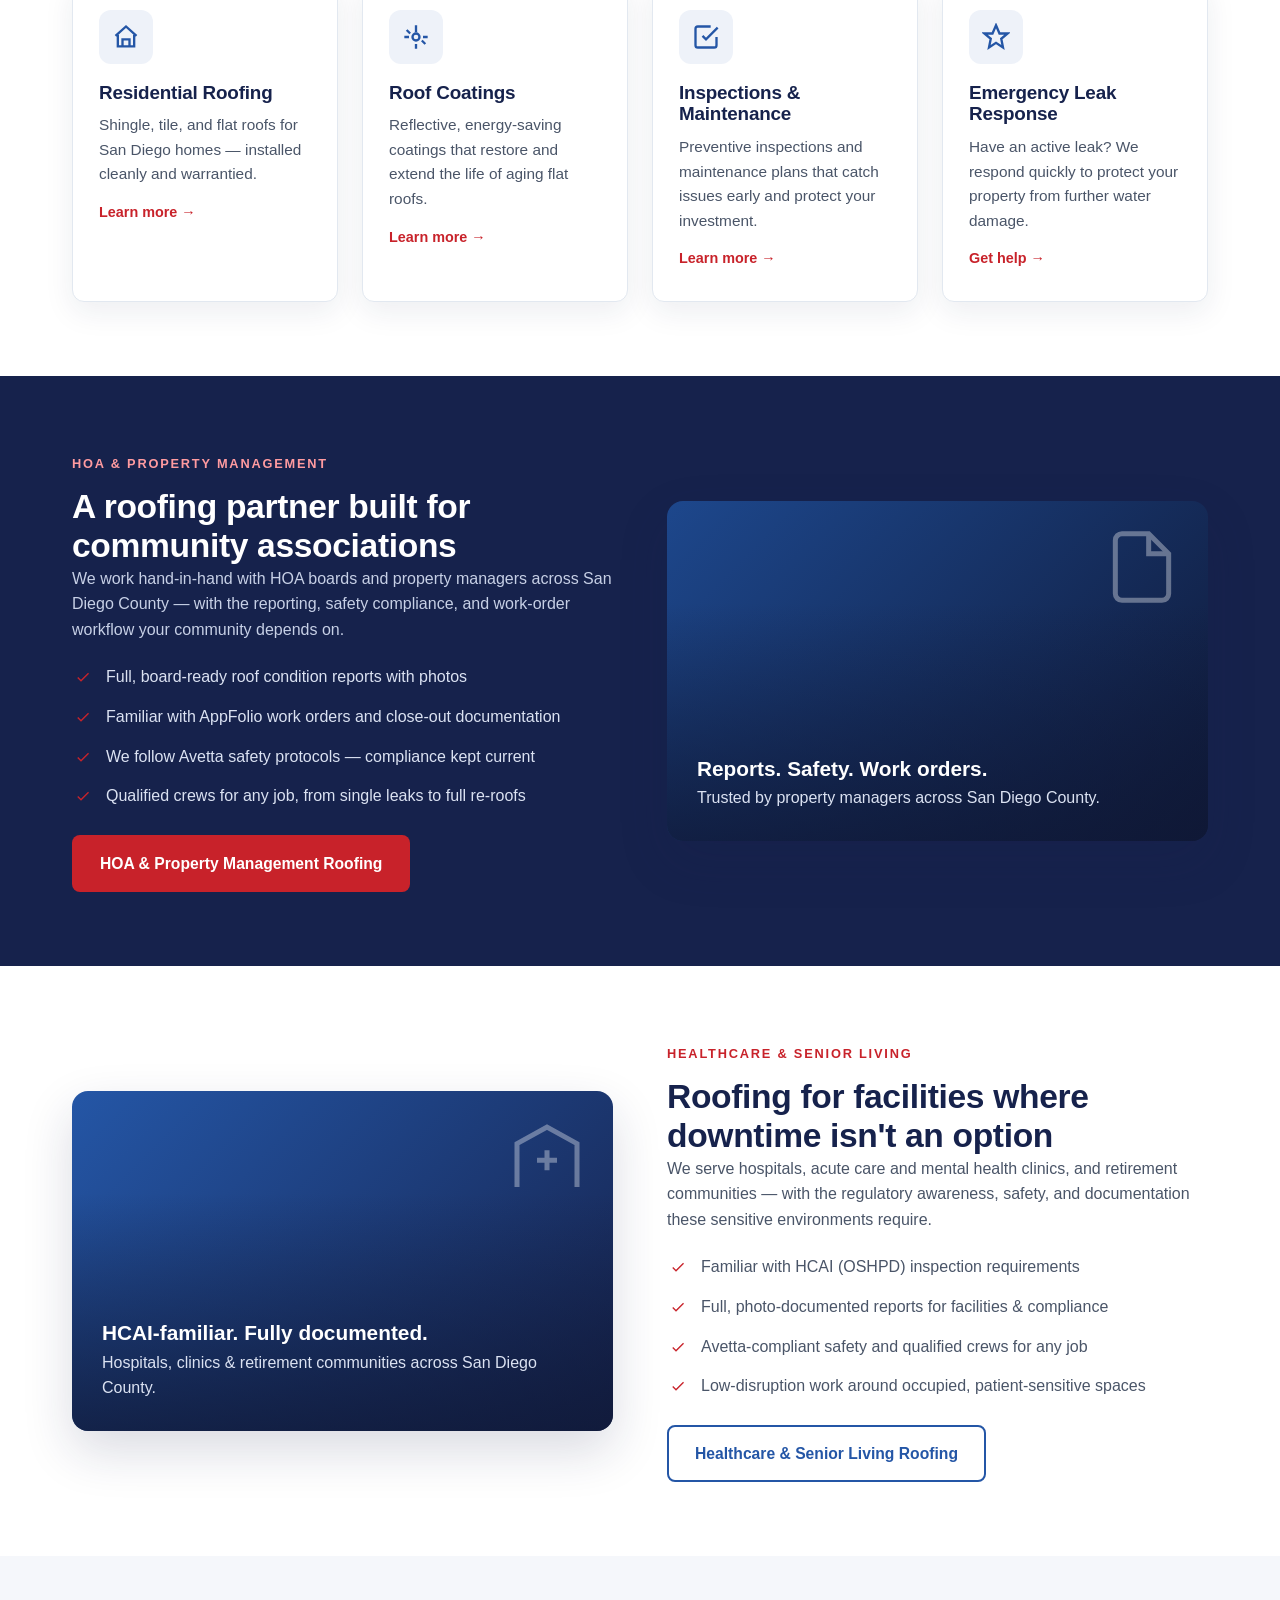
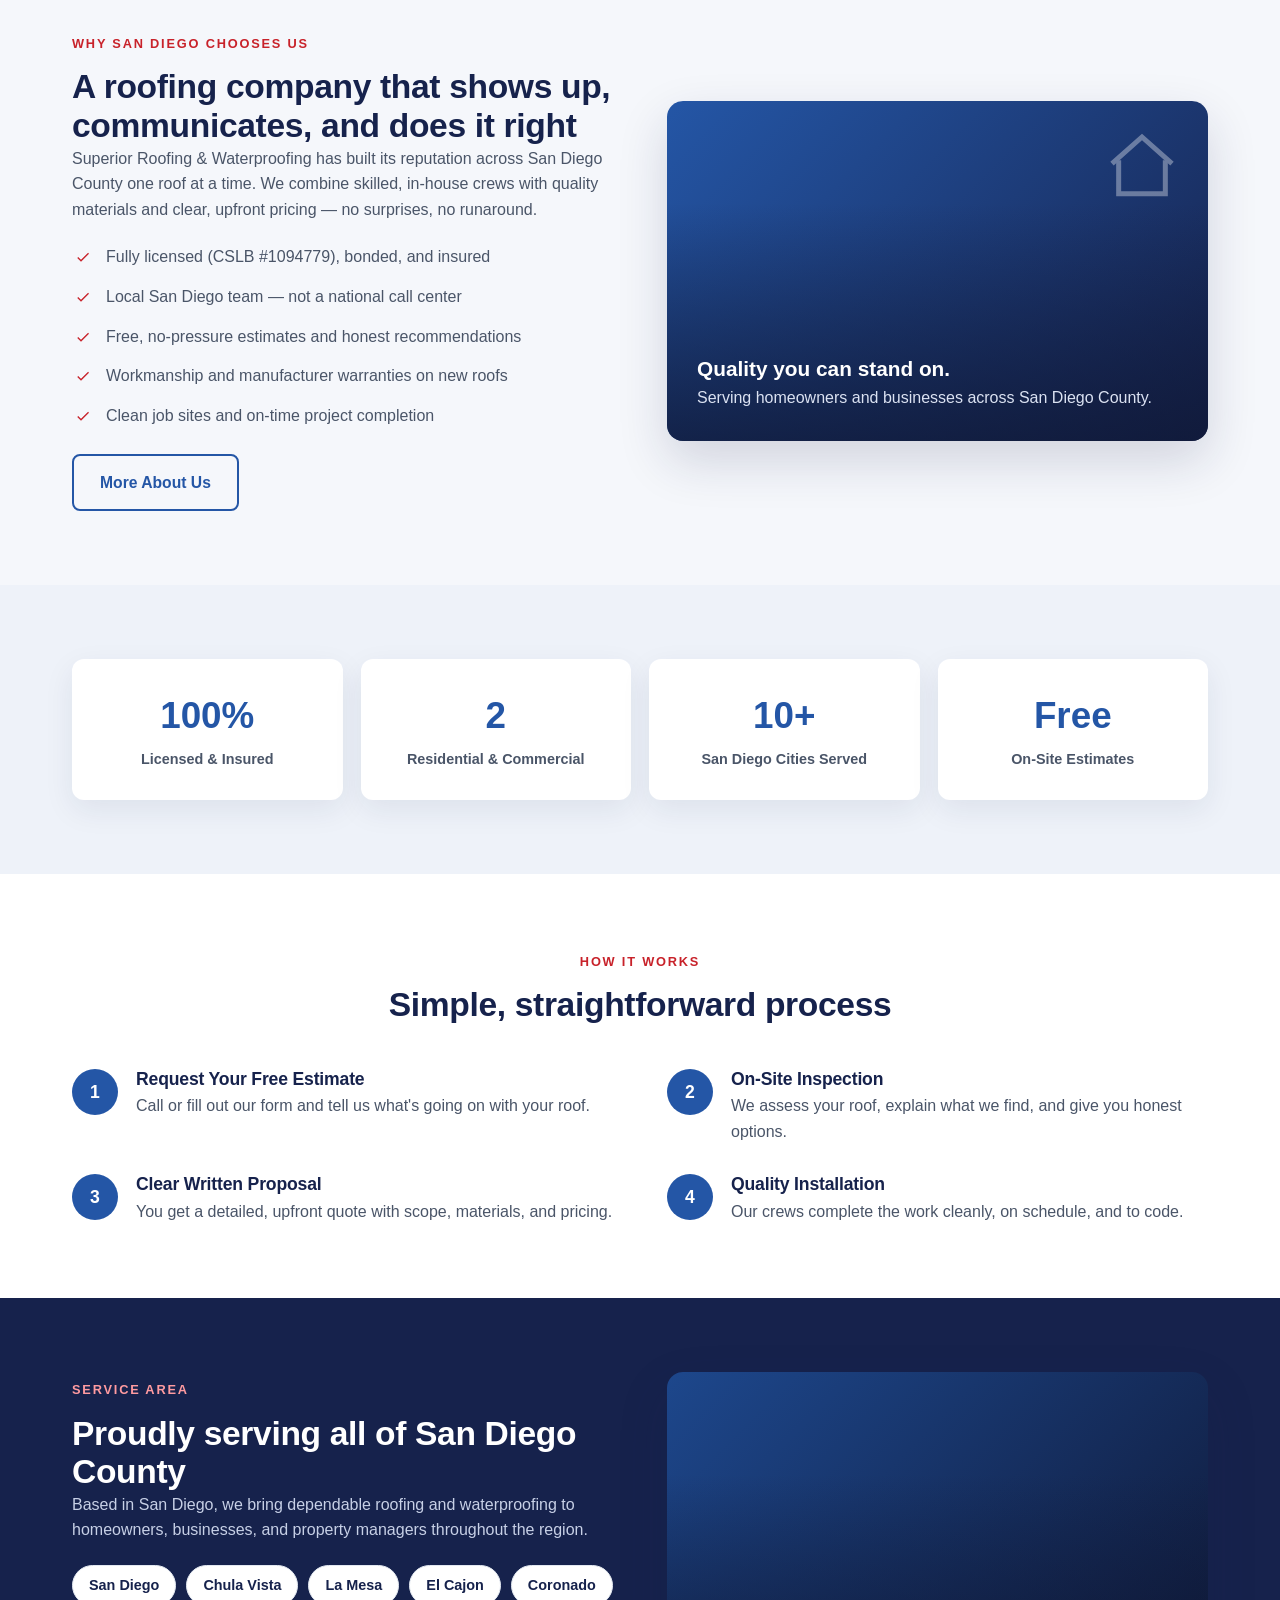
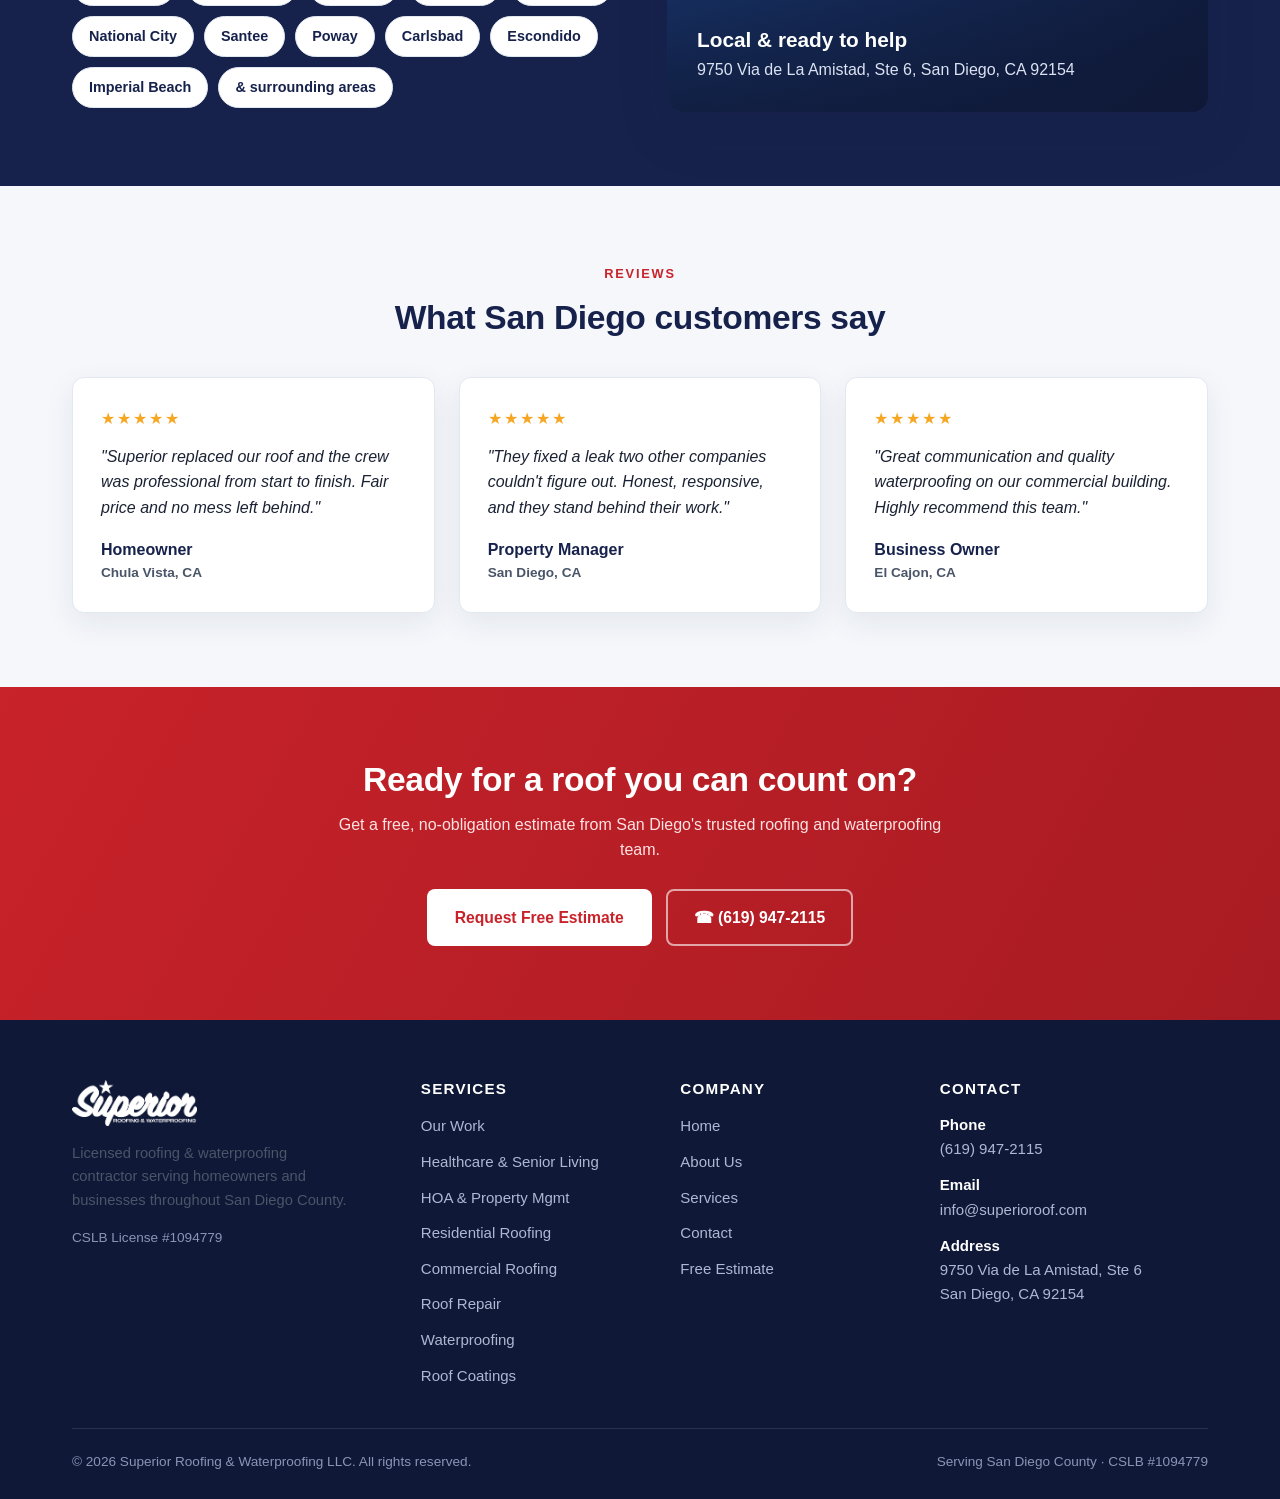
==== commit aeba3059: "Add files via upload" ====
--- a/index.html
+++ b/index.html
@@ -98,6 +98,7 @@
         <li><a href="services.html">Services</a></li>
         <li><a href="hoa.html">HOA</a></li>
         <li><a href="healthcare.html">Healthcare</a></li>
+        <li><a href="projects.html">Our Work</a></li>
         <li><a href="about.html">About</a></li>
         <li><a href="contact.html">Contact</a></li>
       </ul>
@@ -360,6 +361,7 @@
       <div>
         <h4>Services</h4>
         <ul>
+          <li><a href="projects.html">Our Work</a></li>
           <li><a href="healthcare.html">Healthcare &amp; Senior Living</a></li>
           <li><a href="hoa.html">HOA &amp; Property Mgmt</a></li>
           <li><a href="services.html#residential">Residential Roofing</a></li>
--- a/styles.css
+++ b/styles.css
@@ -70,7 +70,7 @@
 .site-header{position:sticky;top:0;z-index:50;background:#fff;box-shadow:0 2px 14px rgba(22,34,76,.07)}
 .nav{display:flex;align-items:center;justify-content:space-between;height:84px}
 .brand img{height:52px;width:auto}
-.nav-links{display:flex;align-items:center;gap:30px;list-style:none}
+.nav-links{display:flex;align-items:center;gap:24px;list-style:none}
 .nav-links a{font-weight:700;color:var(--navy);font-size:.98rem;position:relative;padding:6px 0}
 .nav-links a:hover{color:var(--blue)}
 .nav-links a.active{color:var(--blue)}
@@ -239,3 +239,11 @@
 
 .reveal{opacity:0;transform:translateY(24px);transition:.6s ease}
 .reveal.in{opacity:1;transform:none}
+
+/* Project gallery cards */
+.proj-card{background:#fff;border:1px solid var(--line);border-radius:var(--radius);overflow:hidden;box-shadow:var(--shadow);margin:0;transition:.2s ease}
+.proj-card:hover{transform:translateY(-6px);box-shadow:var(--shadow-lg)}
+.proj-card video{width:100%;aspect-ratio:9/16;object-fit:cover;background:#0f1836;display:block;cursor:pointer}
+.proj-card figcaption{padding:14px 16px}
+.proj-card figcaption b{display:block;color:var(--navy);font-size:1rem}
+.proj-card figcaption span{color:var(--slate);font-size:.85rem}
